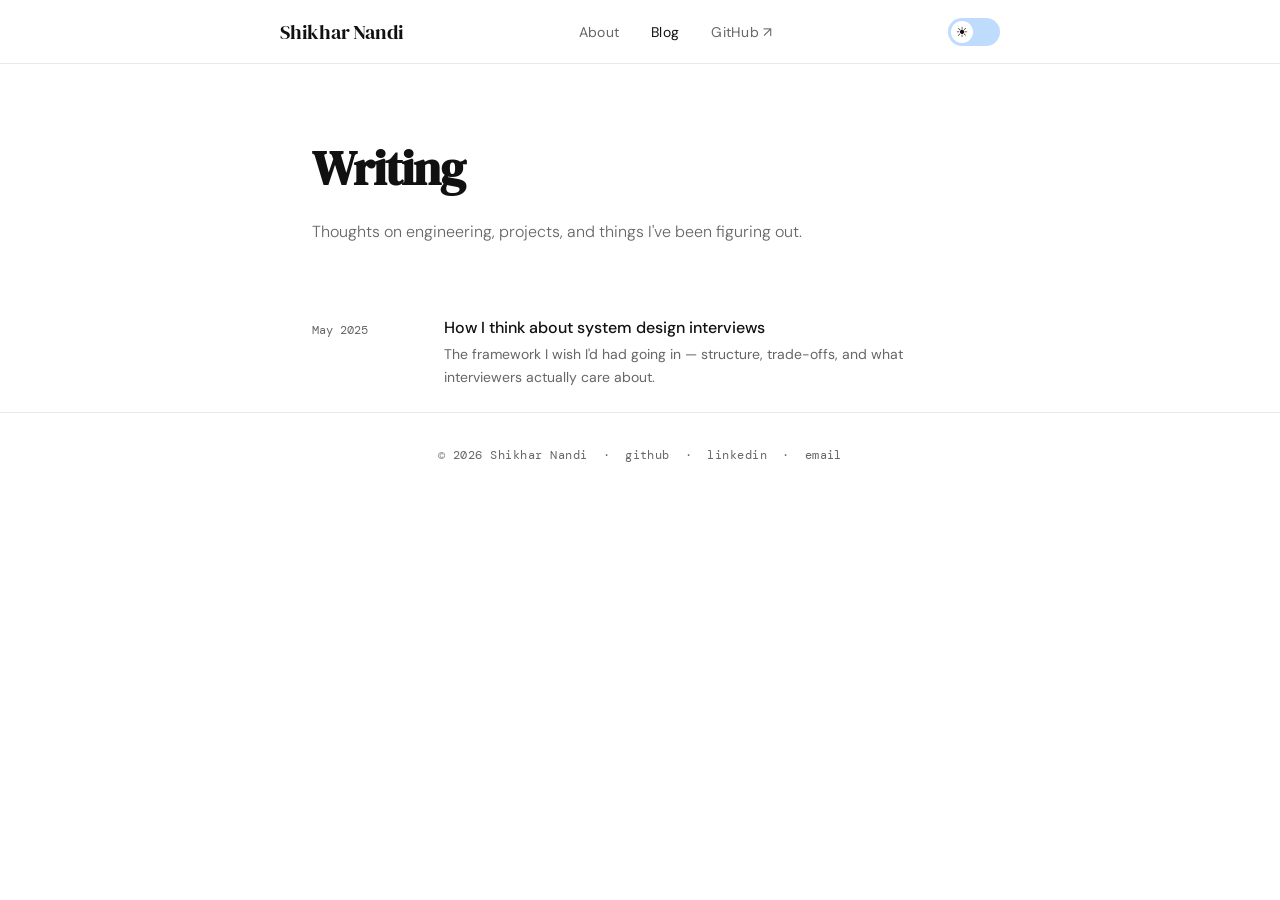
==== blog.html @ 94b71759 "fix toggle icons and force CSS cache refresh Move sun/moon emoji from CSS pseudo-element content (un" ====
<!DOCTYPE html>
<html lang="en">
<head>
  <script>
    if (localStorage.getItem('theme') === 'dark' || (!localStorage.getItem('theme') && window.matchMedia('(prefers-color-scheme: dark)').matches)) {
      document.documentElement.classList.add('dark');
    }
  </script>
  <meta charset="UTF-8" />
  <meta name="viewport" content="width=device-width, initial-scale=1.0" />
  <title>Blog — Shikhar Nandi</title>
  <meta name="description" content="Thoughts on engineering, side projects, and things I've been figuring out." />
  <link rel="stylesheet" href="style.css?v=2" />
</head>
<body>

<nav>
  <div class="nav-inner">
    <a href="/" class="nav-logo">Shikhar Nandi</a>
    <ul class="nav-links">
      <li><a href="/">About</a></li>
      <li><a href="blog.html" class="active">Blog</a></li>
      <li><a href="https://github.com/shikharbald" target="_blank" rel="noopener">GitHub ↗</a></li>
    </ul>
    <label class="theme-switch" aria-label="Toggle dark mode">
      <input type="checkbox" id="theme-checkbox" onchange="toggleTheme(this)" />
      <span class="slider"><span class="knob">☀️</span></span>
    </label>
  </div>
</nav>
<script>
  function toggleTheme(checkbox) {
    const isDark = checkbox.checked;
    document.documentElement.classList.toggle('dark', isDark);
    localStorage.setItem('theme', isDark ? 'dark' : 'light');
    document.querySelector('.knob').textContent = isDark ? '🌙' : '☀️';
  }
  const _dark = document.documentElement.classList.contains('dark');
  document.getElementById('theme-checkbox').checked = _dark;
  document.querySelector('.knob').textContent = _dark ? '🌙' : '☀️';
</script>

<main>

  <div class="blog-header">
    <h1>Writing</h1>
    <p>Thoughts on engineering, projects, and things I've been figuring out.</p>
  </div>

  <div class="post-grid">

    <a href="my-first-post.html" class="post-item">
      <div class="post-date">May 2025</div>
      <div>
        <div class="post-title">How I think about system design interviews</div>
        <div class="post-excerpt">The framework I wish I'd had going in — structure, trade-offs, and what interviewers actually care about.</div>
      </div>
    </a>

  </div>

</main>

<footer>
  <span>© 2026 Shikhar Nandi</span>
  &nbsp;·&nbsp;
  <a href="https://github.com/shikharbald" target="_blank" rel="noopener">github</a>
  &nbsp;·&nbsp;
  <a href="https://linkedin.com/in/shikharn14" target="_blank" rel="noopener">linkedin</a>
  &nbsp;·&nbsp;
  <a href="mailto:shikharndaa@gmail.com">email</a>
</footer>

</body>
</html>
---- style.css ----
@import url('https://fonts.googleapis.com/css2?family=DM+Serif+Display:ital@0;1&family=DM+Mono:wght@400;500&family=DM+Sans:ital,opsz,wght@0,9..40,300;0,9..40,400;0,9..40,500;1,9..40,300&display=swap');

*, *::before, *::after { box-sizing: border-box; margin: 0; padding: 0; }

:root {
  --bg: #ffffff;
  --surface: #f5f5f5;
  --border: #e8e8e8;
  --text: #111111;
  --muted: #666666;
  --accent: #c85a2a;
  --link: #2a5fc8;
  --serif: 'DM Serif Display', Georgia, serif;
  --sans: 'DM Sans', system-ui, sans-serif;
  --mono: 'DM Mono', monospace;
  --max: 720px;
  --nav-h: 64px;
}

html.dark {
  --bg: #111111;
  --surface: #1c1c1c;
  --border: #2e2e2e;
  --text: #f0f0f0;
  --muted: #999999;
  --accent: #e07555;
  --link: #7aabf0;
}

body {
  font-family: var(--sans);
  background: var(--bg);
  color: var(--text);
  font-size: 16px;
  line-height: 1.7;
  -webkit-font-smoothing: antialiased;
}

/* ── NAV ── */
nav {
  position: sticky;
  top: 0;
  z-index: 10;
  background: var(--bg);
  border-bottom: 1px solid var(--border);
  height: var(--nav-h);
  display: flex;
  align-items: center;
  padding: 0 2rem;
}
.nav-inner {
  max-width: var(--max);
  width: 100%;
  margin: 0 auto;
  display: flex;
  align-items: center;
  justify-content: space-between;
}
.nav-logo {
  font-family: var(--serif);
  font-size: 1.25rem;
  color: var(--text);
  text-decoration: none;
  letter-spacing: -0.01em;
}
.nav-links {
  display: flex;
  gap: 2rem;
  list-style: none;
}
.nav-links a {
  font-size: 0.875rem;
  font-weight: 400;
  color: var(--muted);
  text-decoration: none;
  letter-spacing: 0.02em;
  transition: color 0.15s;
}
.nav-links a:hover, .nav-links a.active { color: var(--text); }

.theme-switch {
  position: relative;
  display: inline-block;
  width: 52px;
  height: 28px;
  cursor: pointer;
  flex-shrink: 0;
}
.theme-switch input { display: none; }
.theme-switch .slider {
  position: absolute;
  inset: 0;
  background: #bfdbfe;
  border-radius: 28px;
  transition: background 0.3s;
}
.theme-switch .knob {
  position: absolute;
  left: 3px;
  top: 3px;
  width: 22px;
  height: 22px;
  background: #fff;
  border-radius: 50%;
  transition: transform 0.3s;
  display: flex;
  align-items: center;
  justify-content: center;
  font-size: 14px;
  line-height: 1;
  user-select: none;
}
.theme-switch input:checked + .slider { background: #334155; }
.theme-switch input:checked + .slider .knob { transform: translateX(24px); }

/* ── LAYOUT ── */
main {
  max-width: var(--max);
  margin: 0 auto;
  padding: 0 2rem;
}
section { padding: 4rem 0; }
section + section { border-top: 1px solid var(--border); }

/* ── HERO ── */
.hero { padding: 5rem 0 4rem; }
.hero-eyebrow {
  font-family: var(--mono);
  font-size: 0.75rem;
  letter-spacing: 0.12em;
  text-transform: uppercase;
  color: var(--accent);
  margin-bottom: 1rem;
}
.hero h1 {
  font-family: var(--serif);
  font-size: clamp(2.5rem, 6vw, 4rem);
  line-height: 1.1;
  letter-spacing: -0.02em;
  margin-bottom: 1.25rem;
}
.hero-sub {
  font-size: 1.125rem;
  color: var(--muted);
  max-width: 520px;
  font-weight: 300;
  margin-bottom: 2rem;
}
.hero-links {
  display: flex;
  gap: 1rem;
  flex-wrap: wrap;
}
.btn {
  display: inline-flex;
  align-items: center;
  gap: 0.4rem;
  padding: 0.6rem 1.25rem;
  border-radius: 6px;
  font-size: 0.875rem;
  font-weight: 500;
  text-decoration: none;
  transition: all 0.15s;
  cursor: pointer;
  border: none;
}
.btn-primary {
  background: var(--text);
  color: var(--bg);
}
.btn-primary:hover { opacity: 0.8; }
.btn-ghost {
  background: transparent;
  color: var(--text);
  border: 1px solid var(--border);
}
.btn-ghost:hover { background: var(--surface); }

/* ── SECTION HEADINGS ── */
.section-label {
  font-family: var(--mono);
  font-size: 0.7rem;
  letter-spacing: 0.14em;
  text-transform: uppercase;
  color: var(--muted);
  margin-bottom: 2rem;
}
h2 {
  font-family: var(--serif);
  font-size: 1.75rem;
  letter-spacing: -0.02em;
  margin-bottom: 0.5rem;
}

/* ── COMPANY LOGO ── */
.timeline-header {
  display: flex;
  align-items: center;
  gap: 1rem;
  margin-bottom: 0.75rem;
}
.company-logo {
  flex-shrink: 0;
  width: 52px;
  height: 52px;
  border-radius: 10px;
  object-fit: cover;
}
.timeline-header-text .timeline-company {
  font-weight: 500;
  font-size: 1rem;
  color: var(--text);
  margin-bottom: 0.1rem;
}
.timeline-header-text .timeline-role {
  font-size: 0.875rem;
  color: var(--muted);
  font-weight: 400;
}

/* ── EXPERIENCE TIMELINE ── */
.timeline { display: flex; flex-direction: column; gap: 0; }
.timeline-item {
  display: grid;
  grid-template-columns: 140px 1fr;
  gap: 0 2rem;
  padding: 1.75rem 0;
  position: relative;
}
.timeline-item + .timeline-item {
  border-top: 1px solid var(--border);
}
.timeline-date {
  font-family: var(--mono);
  font-size: 0.75rem;
  color: var(--muted);
  padding-top: 0.2rem;
  line-height: 1.5;
}
.timeline-desc {
  font-size: 0.9rem;
  color: var(--muted);
  line-height: 1.65;
}
.timeline-tags {
  display: flex;
  flex-wrap: wrap;
  gap: 0.4rem;
  margin-top: 0.75rem;
}
.tag {
  font-family: var(--mono);
  font-size: 0.7rem;
  background: var(--surface);
  color: var(--muted);
  padding: 0.25rem 0.6rem;
  border-radius: 4px;
  border: 1px solid var(--border);
}

/* ── COURSEWORK GRID ── */
.coursework {
  display: grid;
  grid-template-columns: repeat(3, 1fr);
  gap: 1.25rem 2rem;
  margin-top: 0.75rem;
}
.coursework-heading {
  font-family: var(--mono);
  font-size: 0.65rem;
  letter-spacing: 0.12em;
  text-transform: uppercase;
  color: var(--accent);
  margin-bottom: 0.5rem;
}
.coursework ul { list-style: none; padding: 0; }
.coursework li {
  font-size: 0.8rem;
  color: var(--muted);
  line-height: 1.6;
}

/* ── BLOG POSTS (home preview) ── */
.post-grid { display: flex; flex-direction: column; gap: 0; }
.post-item {
  display: grid;
  grid-template-columns: 100px 1fr;
  gap: 0 2rem;
  padding: 1.5rem 0;
  text-decoration: none;
  color: inherit;
  transition: opacity 0.15s;
}
.post-item + .post-item { border-top: 1px solid var(--border); }
.post-item:hover { opacity: 0.7; }
.post-date {
  font-family: var(--mono);
  font-size: 0.72rem;
  color: var(--muted);
  padding-top: 0.25rem;
}
.post-title {
  font-weight: 500;
  font-size: 1rem;
  margin-bottom: 0.25rem;
  line-height: 1.4;
}
.post-excerpt {
  font-size: 0.875rem;
  color: var(--muted);
  line-height: 1.6;
}

/* ── FOOTER ── */
footer {
  border-top: 1px solid var(--border);
  padding: 2rem;
  text-align: center;
  font-family: var(--mono);
  font-size: 0.75rem;
  color: var(--muted);
  letter-spacing: 0.04em;
}
footer a { color: var(--muted); text-decoration: none; }
footer a:hover { color: var(--text); }

/* ── BLOG PAGE ── */
.blog-header { padding: 4rem 0 3rem; }
.blog-header h1 {
  font-family: var(--serif);
  font-size: clamp(2rem, 5vw, 3rem);
  letter-spacing: -0.02em;
  margin-bottom: 0.5rem;
}
.blog-header p { color: var(--muted); font-weight: 300; }

/* ── POST PAGE ── */
.post-header { padding: 4rem 0 2.5rem; }
.post-meta {
  display: flex;
  gap: 1.5rem;
  font-family: var(--mono);
  font-size: 0.75rem;
  color: var(--muted);
  letter-spacing: 0.06em;
  margin-bottom: 1.5rem;
}
.post-header h1 {
  font-family: var(--serif);
  font-size: clamp(1.75rem, 4vw, 2.75rem);
  letter-spacing: -0.02em;
  line-height: 1.2;
  margin-bottom: 1rem;
}
.post-lede {
  font-size: 1.125rem;
  color: var(--muted);
  font-weight: 300;
  line-height: 1.65;
}
.post-body { padding-bottom: 5rem; }
.post-body p { margin-bottom: 1.5rem; }
.post-body h2 {
  font-family: var(--serif);
  margin: 2.5rem 0 0.75rem;
}
.post-body h3 {
  font-weight: 500;
  margin: 2rem 0 0.5rem;
}
.post-body ul, .post-body ol {
  padding-left: 1.5rem;
  margin-bottom: 1.5rem;
}
.post-body li { margin-bottom: 0.4rem; }
.post-body code {
  font-family: var(--mono);
  font-size: 0.875em;
  background: var(--surface);
  padding: 0.15em 0.4em;
  border-radius: 3px;
  border: 1px solid var(--border);
}
.post-body pre {
  background: var(--surface);
  border: 1px solid var(--border);
  border-radius: 8px;
  padding: 1.25rem 1.5rem;
  overflow-x: auto;
  margin-bottom: 1.5rem;
}
.post-body pre code {
  background: none;
  border: none;
  padding: 0;
  font-size: 0.85rem;
  line-height: 1.7;
}
.post-body blockquote {
  border-left: 3px solid var(--accent);
  padding-left: 1.25rem;
  margin: 1.5rem 0;
  color: var(--muted);
  font-style: italic;
}
.post-body a { color: var(--link); }
.back-link {
  font-family: var(--mono);
  font-size: 0.75rem;
  color: var(--muted);
  text-decoration: none;
  letter-spacing: 0.06em;
  display: inline-flex;
  align-items: center;
  gap: 0.4rem;
  margin: 2rem 0;
  transition: color 0.15s;
}
.back-link:hover { color: var(--text); }
.divider {
  border: none;
  border-top: 1px solid var(--border);
  margin: 2.5rem 0;
}

@media (max-width: 600px) {
  nav { padding: 0 1.25rem; }
  main { padding: 0 1.25rem; }
  .timeline-item { grid-template-columns: 1fr; gap: 0.25rem; }
  .coursework { grid-template-columns: 1fr; }
  .timeline-date { margin-bottom: 0.25rem; }
  .post-item { grid-template-columns: 1fr; gap: 0.25rem; }
  .post-date { margin-bottom: 0.25rem; }
}
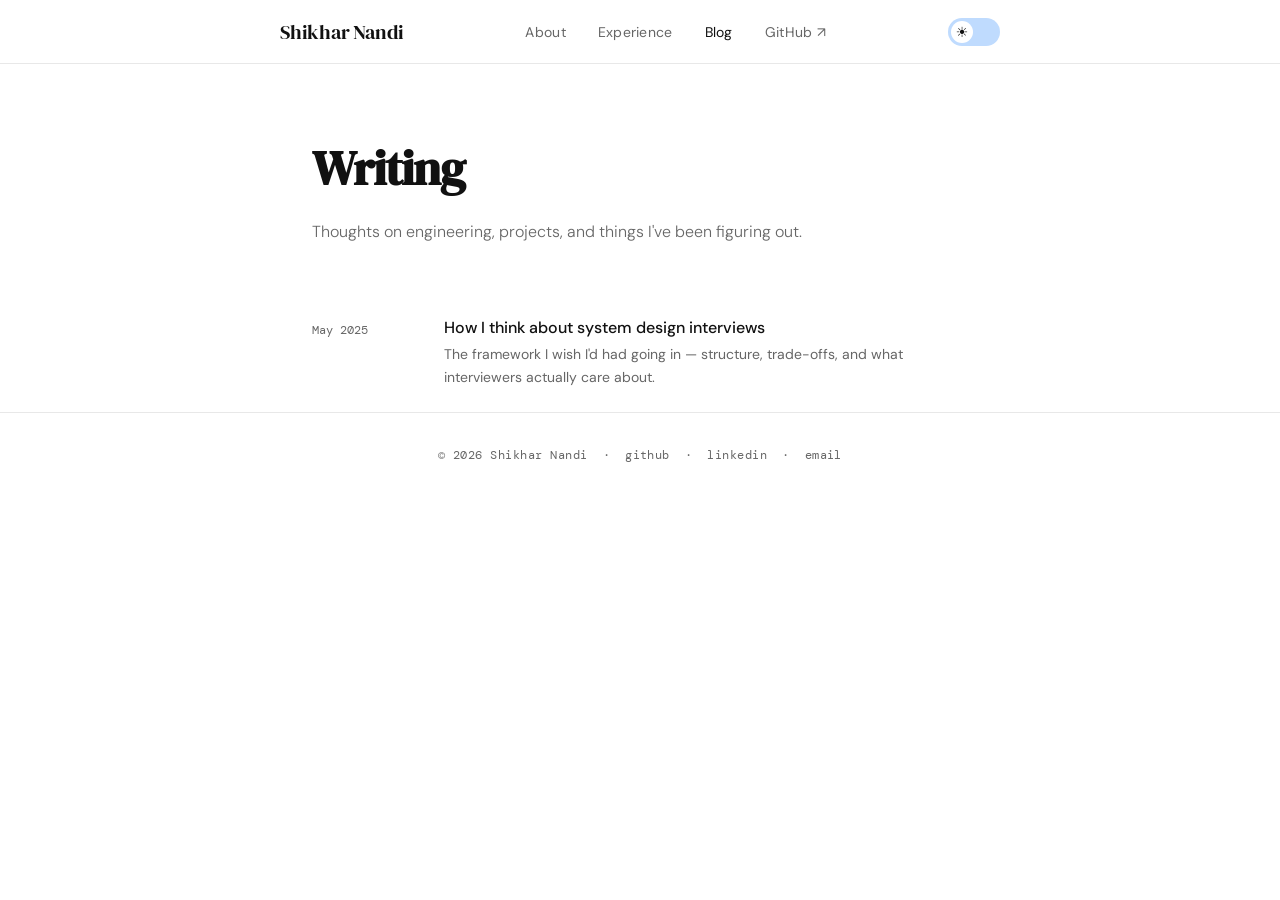
==== commit 3f454e03: "restructure: welcome bio on home, experience page, thesis link Co-Authored-By: Claude Sonnet 4.6 <no" ====
--- a/blog.html
+++ b/blog.html
@@ -10,7 +10,7 @@
   <meta name="viewport" content="width=device-width, initial-scale=1.0" />
   <title>Blog — Shikhar Nandi</title>
   <meta name="description" content="Thoughts on engineering, side projects, and things I've been figuring out." />
-  <link rel="stylesheet" href="style.css?v=2" />
+  <link rel="stylesheet" href="style.css?v=4" />
 </head>
 <body>
 
@@ -19,6 +19,7 @@
     <a href="/" class="nav-logo">Shikhar Nandi</a>
     <ul class="nav-links">
       <li><a href="/">About</a></li>
+      <li><a href="experience.html">Experience</a></li>
       <li><a href="blog.html" class="active">Blog</a></li>
       <li><a href="https://github.com/shikharbald" target="_blank" rel="noopener">GitHub ↗</a></li>
     </ul>
--- a/style.css
+++ b/style.css
@@ -176,6 +176,55 @@
 }
 .btn-ghost:hover { background: var(--surface); }
 
+/* ── BIO ── */
+.bio { margin-bottom: 2rem; }
+.bio p {
+  font-size: 1rem;
+  color: var(--muted);
+  font-weight: 300;
+  line-height: 1.75;
+  max-width: 580px;
+  margin-bottom: 1rem;
+}
+.bio p:last-child { margin-bottom: 0; }
+
+/* ── THESIS CALLOUT ── */
+.thesis-link {
+  display: flex;
+  align-items: flex-start;
+  gap: 0.75rem;
+  margin-top: 1.25rem;
+  padding: 0.9rem 1rem;
+  border: 1px solid var(--border);
+  border-radius: 8px;
+  text-decoration: none;
+  color: inherit;
+  background: var(--surface);
+  transition: border-color 0.15s, background 0.15s;
+  max-width: 480px;
+}
+.thesis-link:hover { border-color: var(--accent); background: var(--bg); }
+.thesis-icon {
+  font-size: 0.8rem;
+  color: var(--accent);
+  margin-top: 0.15rem;
+  flex-shrink: 0;
+}
+.thesis-title {
+  font-family: var(--mono);
+  font-size: 0.65rem;
+  letter-spacing: 0.1em;
+  text-transform: uppercase;
+  color: var(--muted);
+  margin-bottom: 0.3rem;
+}
+.thesis-sub {
+  font-size: 0.875rem;
+  font-weight: 500;
+  color: var(--text);
+  line-height: 1.4;
+}
+
 /* ── SECTION HEADINGS ── */
 .section-label {
   font-family: var(--mono);
@@ -262,8 +311,10 @@
 .coursework {
   display: grid;
   grid-template-columns: repeat(3, 1fr);
-  gap: 1.25rem 2rem;
+  gap: 0.75rem 1.5rem;
   margin-top: 0.75rem;
+  margin-left: calc(-140px - 2rem);
+  width: calc(100% + 140px + 2rem);
 }
 .coursework-heading {
   font-family: var(--mono);
@@ -275,7 +326,7 @@
 }
 .coursework ul { list-style: none; padding: 0; }
 .coursework li {
-  font-size: 0.8rem;
+  font-size: 0.75rem;
   color: var(--muted);
   line-height: 1.6;
 }
@@ -427,7 +478,7 @@
   nav { padding: 0 1.25rem; }
   main { padding: 0 1.25rem; }
   .timeline-item { grid-template-columns: 1fr; gap: 0.25rem; }
-  .coursework { grid-template-columns: 1fr; }
+  .coursework { grid-template-columns: 1fr; margin-left: 0; width: 100%; }
   .timeline-date { margin-bottom: 0.25rem; }
   .post-item { grid-template-columns: 1fr; gap: 0.25rem; }
   .post-date { margin-bottom: 0.25rem; }
